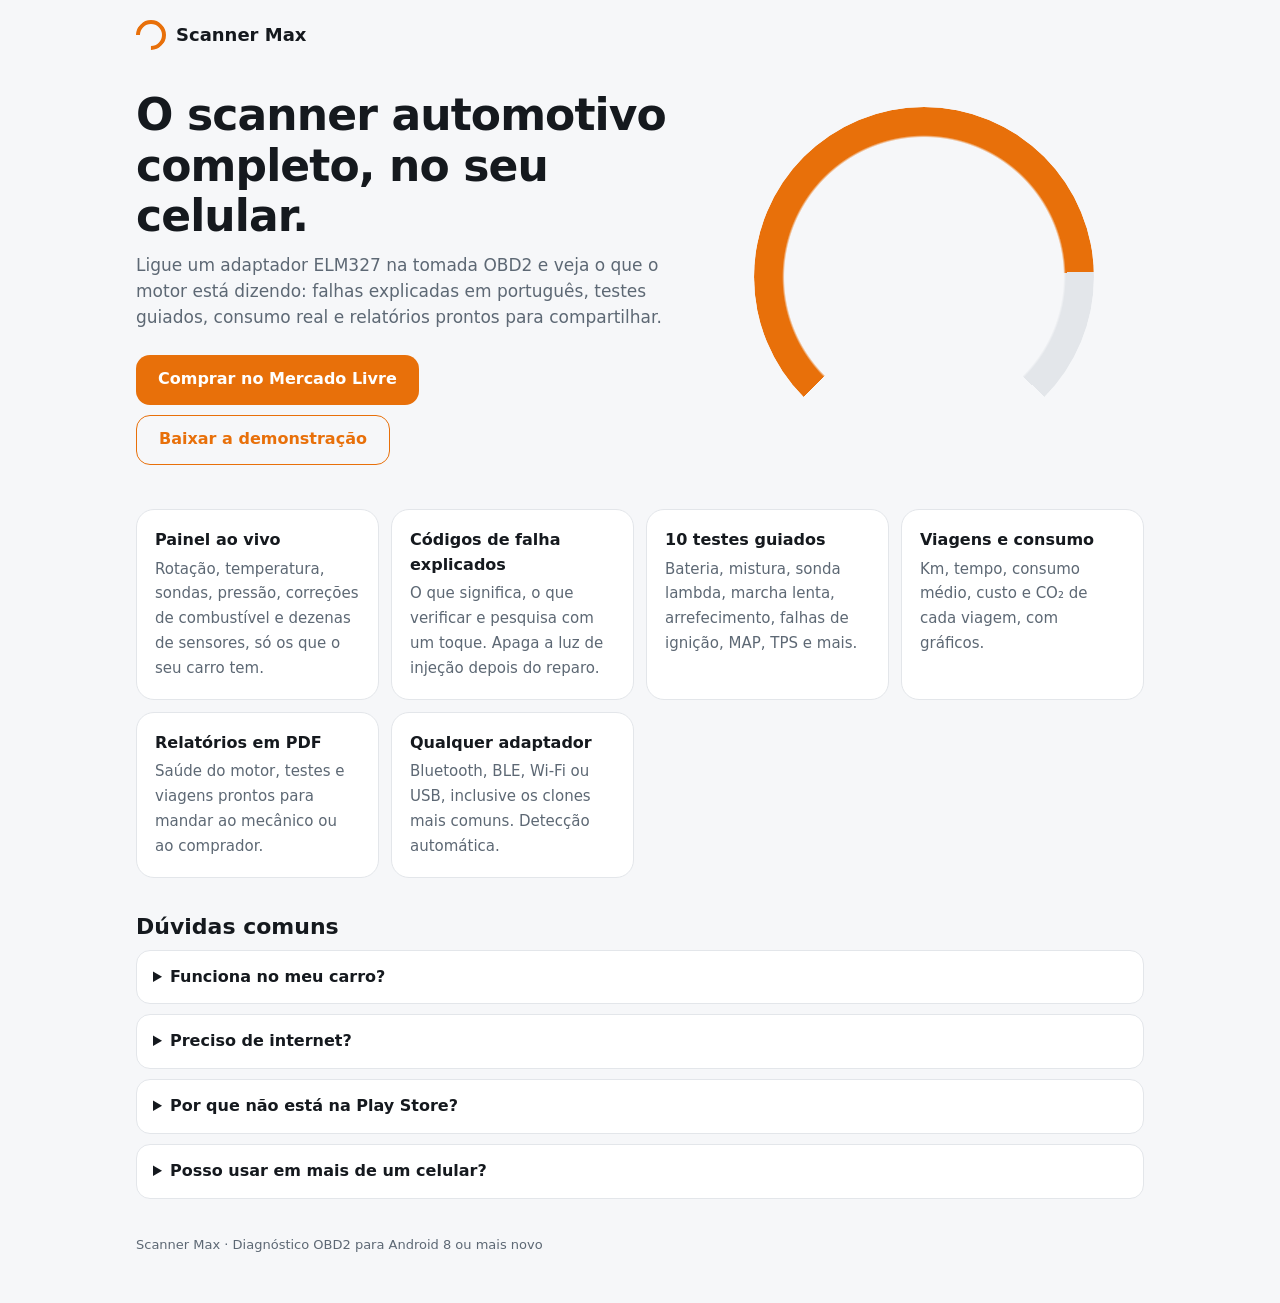
==== servidor/repos/scannermax/index.html @ fa8ddaa4 "Licença pelo link pessoal; site, automações de venda/ativação e publicação Co-Authored-By: Claude Op" ====
<!doctype html>
<html lang="pt-BR">
<head>
<meta charset="utf-8">
<meta name="viewport" content="width=device-width, initial-scale=1, viewport-fit=cover">
<title>Scanner Max — diagnóstico automotivo no celular</title>
<meta name="description" content="Scanner OBD2 para Android: painel ao vivo, códigos de falha explicados, testes guiados, consumo e relatórios em PDF.">
<link rel="stylesheet" href="estilo.css">
</head>
<body>
<main class="wrap">
  <header class="brand"><span class="logo"></span><b>Scanner Max</b></header>
  <section class="hero">
    <div>
      <h1>O scanner automotivo completo, no seu celular.</h1>
      <p class="sub">Ligue um adaptador ELM327 na tomada OBD2 e veja o que o motor está dizendo: falhas explicadas em português, testes guiados, consumo real e relatórios prontos para compartilhar.</p>
      <div class="ctas">
        <a class="btn" id="comprar" href="#">Comprar no Mercado Livre</a>
        <a class="btn ghost" href="https://github.com/JohneGabriel/scannermax/releases/download/app/ScannerMax.apk">Baixar a demonstração</a>
      </div>
    </div>
    <div class="gauge" aria-hidden="true"></div>
  </section>

  <div class="grid">
    <div class="card"><b>Painel ao vivo</b><span>Rotação, temperatura, sondas, pressão, correções de combustível e dezenas de sensores, só os que o seu carro tem.</span></div>
    <div class="card"><b>Códigos de falha explicados</b><span>O que significa, o que verificar e pesquisa com um toque. Apaga a luz de injeção depois do reparo.</span></div>
    <div class="card"><b>10 testes guiados</b><span>Bateria, mistura, sonda lambda, marcha lenta, arrefecimento, falhas de ignição, MAP, TPS e mais.</span></div>
    <div class="card"><b>Viagens e consumo</b><span>Km, tempo, consumo médio, custo e CO₂ de cada viagem, com gráficos.</span></div>
    <div class="card"><b>Relatórios em PDF</b><span>Saúde do motor, testes e viagens prontos para mandar ao mecânico ou ao comprador.</span></div>
    <div class="card"><b>Qualquer adaptador</b><span>Bluetooth, BLE, Wi-Fi ou USB, inclusive os clones mais comuns. Detecção automática.</span></div>
  </div>

  <h2>Dúvidas comuns</h2>
  <div class="faq">
    <details><summary>Funciona no meu carro?</summary><p>Carros a gasolina/flex vendidos no Brasil a partir de 2010 (e muitos desde 2007) têm OBD2. O app detecta sozinho o que a central do seu carro oferece.</p></details>
    <details><summary>Preciso de internet?</summary><p>Só para ativar a licença e receber atualizações. O diagnóstico funciona sem internet.</p></details>
    <details><summary>Por que não está na Play Store?</summary><p>O app é vendido diretamente. Você recebe um link pessoal de instalação e as atualizações chegam pelo próprio app.</p></details>
    <details><summary>Posso usar em mais de um celular?</summary><p>Sim, até 3 aparelhos por licença. Trocou de celular? Libere a vaga do antigo no próprio app.</p></details>
  </div>
  <footer>Scanner Max · Diagnóstico OBD2 para Android 8 ou mais novo</footer>
</main>
<script>
  // link do anúncio (troque quando o anúncio estiver no ar)
  document.getElementById("comprar").href = "https://lista.mercadolivre.com.br/scanner-max";
</script>
</body>
</html>
---- servidor/repos/scannermax/estilo.css ----
:root{--bg:#0d1117;--card:#161b22;--line:#262d36;--txt:#e9edf2;--mut:#9aa6b2;--acc:#ff8a1f;--acc2:#29b6f6;--good:#66bb6a}
@media (prefers-color-scheme:light){:root{--bg:#f6f7f9;--card:#fff;--line:#e3e6ea;--txt:#15191e;--mut:#5d6874;--acc:#e8700a;--acc2:#0288d1;--good:#2e9e4f}}
*{box-sizing:border-box}html{-webkit-text-size-adjust:100%}
body{margin:0;background:var(--bg);color:var(--txt);font:16px/1.55 system-ui,-apple-system,"Segoe UI",Roboto,sans-serif}
.wrap{max-width:1040px;margin:0 auto;padding:20px 16px 48px}.narrow{max-width:560px}
.brand{display:flex;align-items:center;gap:10px;font-size:18px;margin-bottom:28px}
.logo{width:30px;height:30px;border-radius:50%;border:4px solid var(--acc);border-bottom-color:transparent;transform:rotate(45deg)}
h1{font-size:clamp(26px,6vw,44px);line-height:1.15;margin:0 0 10px;letter-spacing:-.02em}
h2{font-size:22px;margin:0 0 6px}.sub{color:var(--mut);margin:0 0 24px;font-size:17px}
.btn{display:inline-flex;align-items:center;justify-content:center;min-height:50px;padding:0 22px;border-radius:14px;background:var(--acc);color:#fff;font-weight:600;text-decoration:none;border:0;white-space:nowrap}
.btn.ghost{background:transparent;color:var(--acc);border:1.5px solid var(--acc)}
.steps{list-style:none;counter-reset:s;padding:0;margin:0 0 20px;display:grid;gap:12px}
.steps li{counter-increment:s;background:var(--card);border:1px solid var(--line);border-radius:18px;padding:16px 16px 16px 60px;position:relative;display:grid;gap:12px}
.steps li::before{content:counter(s);position:absolute;left:16px;top:16px;width:30px;height:30px;border-radius:50%;background:color-mix(in srgb,var(--acc) 16%,transparent);color:var(--acc);display:grid;place-items:center;font-weight:700}
.steps b{display:block}.steps span{color:var(--mut);font-size:15px}.steps .btn{width:100%}
.note{color:var(--mut);font-size:14px;background:var(--card);border:1px solid var(--line);border-radius:14px;padding:14px}
.hero{display:grid;gap:28px;align-items:center;padding:12px 0 36px}
@media(min-width:820px){.hero{grid-template-columns:1.1fr .9fr}}
.ctas{display:flex;flex-wrap:wrap;gap:10px}
.gauge{aspect-ratio:1;max-width:340px;width:100%;margin:auto;border-radius:50%;background:conic-gradient(from 225deg,var(--acc) 0 62%,var(--line) 62% 75%,transparent 75%);-webkit-mask:radial-gradient(circle,transparent 58%,#000 59%);mask:radial-gradient(circle,transparent 58%,#000 59%)}
.grid{display:grid;gap:12px;grid-template-columns:repeat(auto-fit,minmax(230px,1fr));margin:8px 0 32px}
.card{background:var(--card);border:1px solid var(--line);border-radius:18px;padding:18px}
.card b{display:block;margin-bottom:4px}.card span{color:var(--mut);font-size:15px}
.faq details{background:var(--card);border:1px solid var(--line);border-radius:14px;padding:14px 16px;margin-bottom:10px}
.faq summary{cursor:pointer;font-weight:600}.faq p{color:var(--mut);margin:10px 0 0}
footer{color:var(--mut);font-size:13px;margin-top:36px}
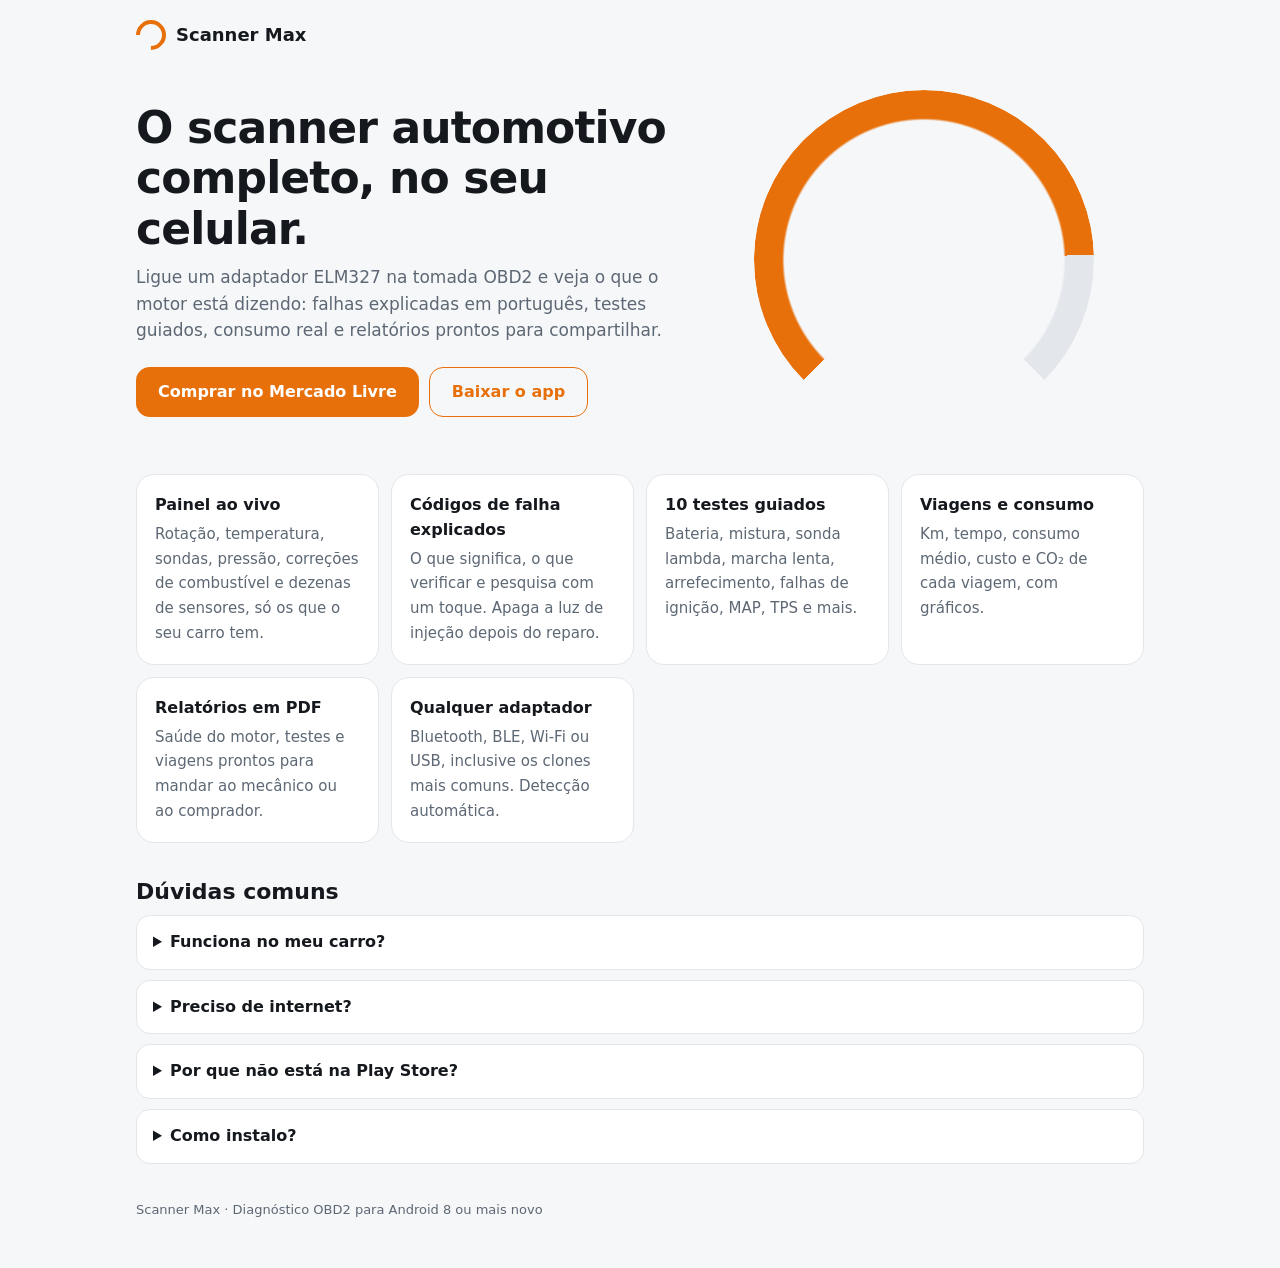
==== commit 1feee72c: "Remove a licença: app liberado, atualização automática pelo site mantida Co-Authored-By: Claude Opus" ====
--- a/servidor/repos/scannermax/index.html
+++ b/servidor/repos/scannermax/index.html
@@ -16,7 +16,7 @@
       <p class="sub">Ligue um adaptador ELM327 na tomada OBD2 e veja o que o motor está dizendo: falhas explicadas em português, testes guiados, consumo real e relatórios prontos para compartilhar.</p>
       <div class="ctas">
         <a class="btn" id="comprar" href="#">Comprar no Mercado Livre</a>
-        <a class="btn ghost" href="https://github.com/JohneGabriel/scannermax/releases/download/app/ScannerMax.apk">Baixar a demonstração</a>
+        <a class="btn ghost" href="https://github.com/JohneGabriel/scannermax/releases/download/app/ScannerMax.apk">Baixar o app</a>
       </div>
     </div>
     <div class="gauge" aria-hidden="true"></div>
@@ -34,9 +34,9 @@
   <h2>Dúvidas comuns</h2>
   <div class="faq">
     <details><summary>Funciona no meu carro?</summary><p>Carros a gasolina/flex vendidos no Brasil a partir de 2010 (e muitos desde 2007) têm OBD2. O app detecta sozinho o que a central do seu carro oferece.</p></details>
-    <details><summary>Preciso de internet?</summary><p>Só para ativar a licença e receber atualizações. O diagnóstico funciona sem internet.</p></details>
-    <details><summary>Por que não está na Play Store?</summary><p>O app é vendido diretamente. Você recebe um link pessoal de instalação e as atualizações chegam pelo próprio app.</p></details>
-    <details><summary>Posso usar em mais de um celular?</summary><p>Sim, até 3 aparelhos por licença. Trocou de celular? Libere a vaga do antigo no próprio app.</p></details>
+    <details><summary>Preciso de internet?</summary><p>Só para receber atualizações. O diagnóstico funciona sem internet.</p></details>
+    <details><summary>Por que não está na Play Store?</summary><p>O app é vendido diretamente: depois da compra você recebe o link de instalação, e as atualizações chegam pelo próprio app.</p></details>
+    <details><summary>Como instalo?</summary><p>Abra o link no celular e baixe o arquivo. Ao abrir, o Android pode pedir para permitir instalar apps desta fonte: permita e volte. Pronto.</p></details>
   </div>
   <footer>Scanner Max · Diagnóstico OBD2 para Android 8 ou mais novo</footer>
 </main>
